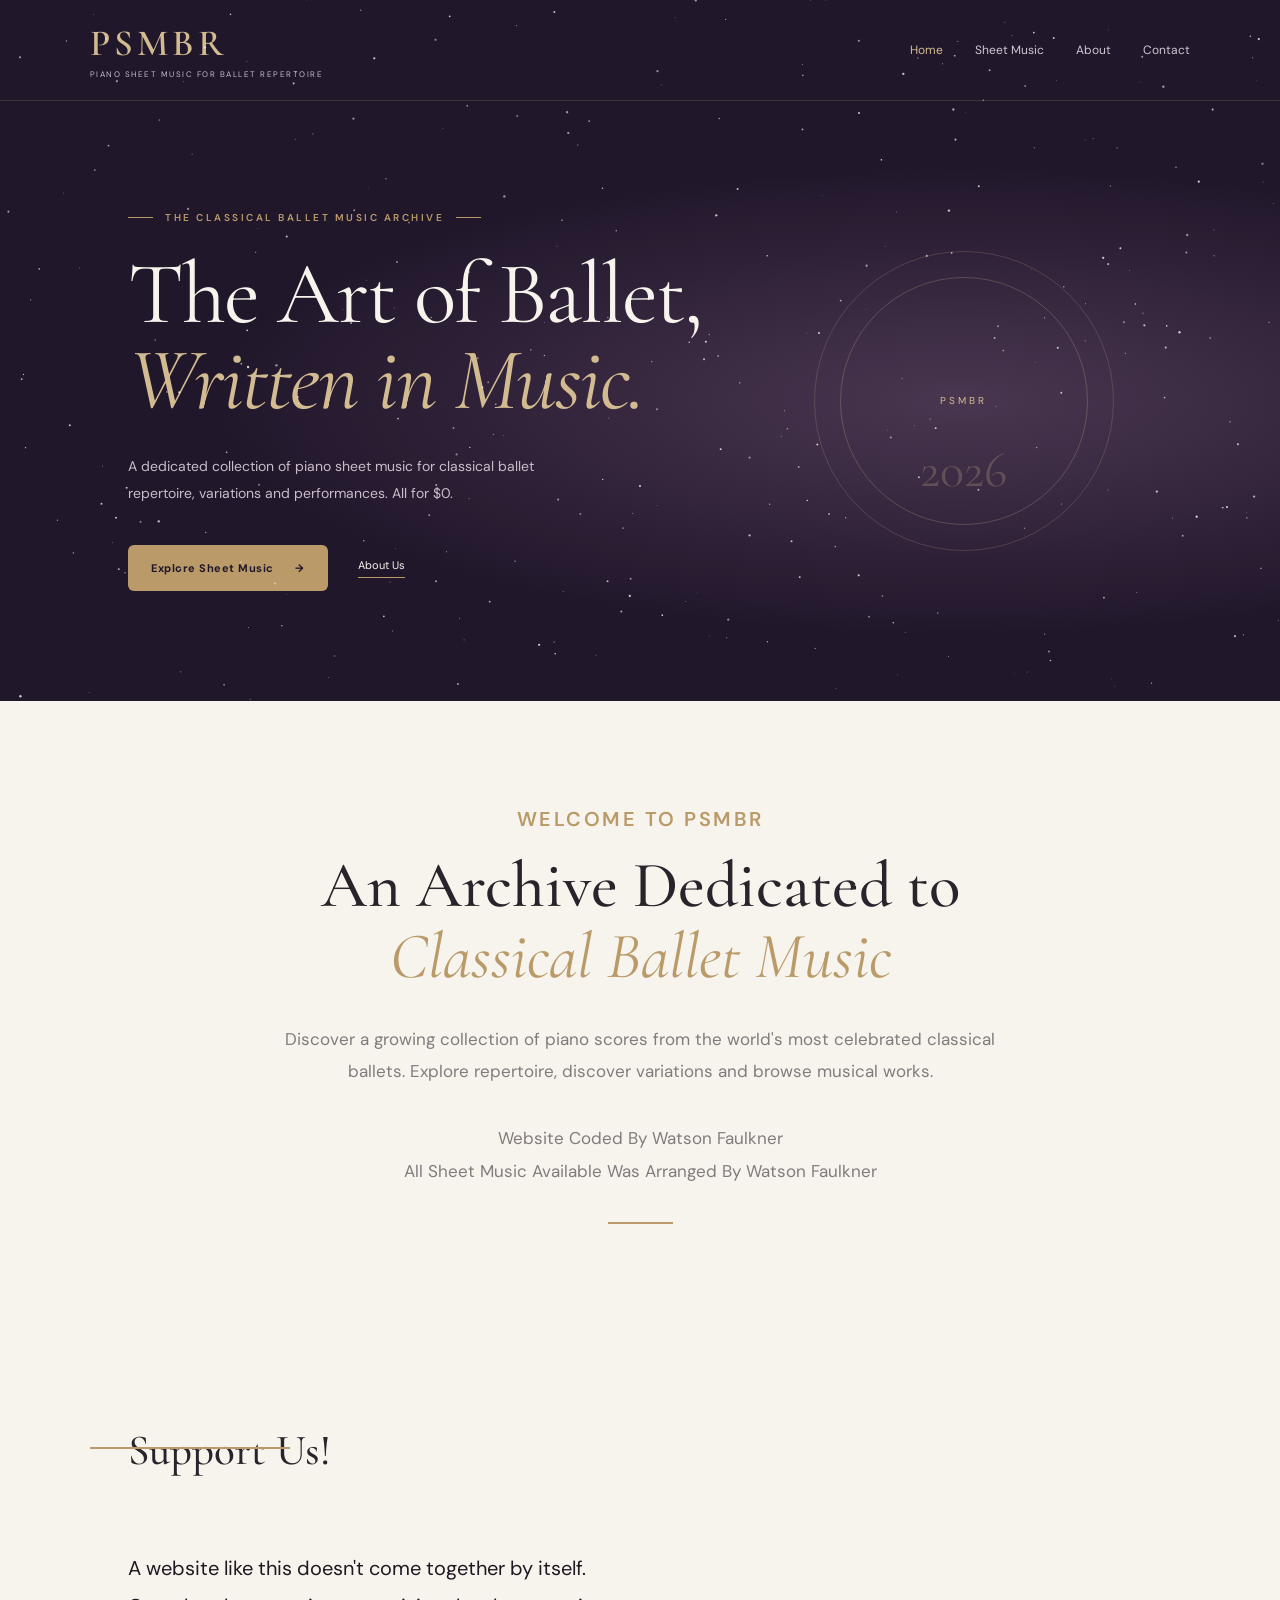
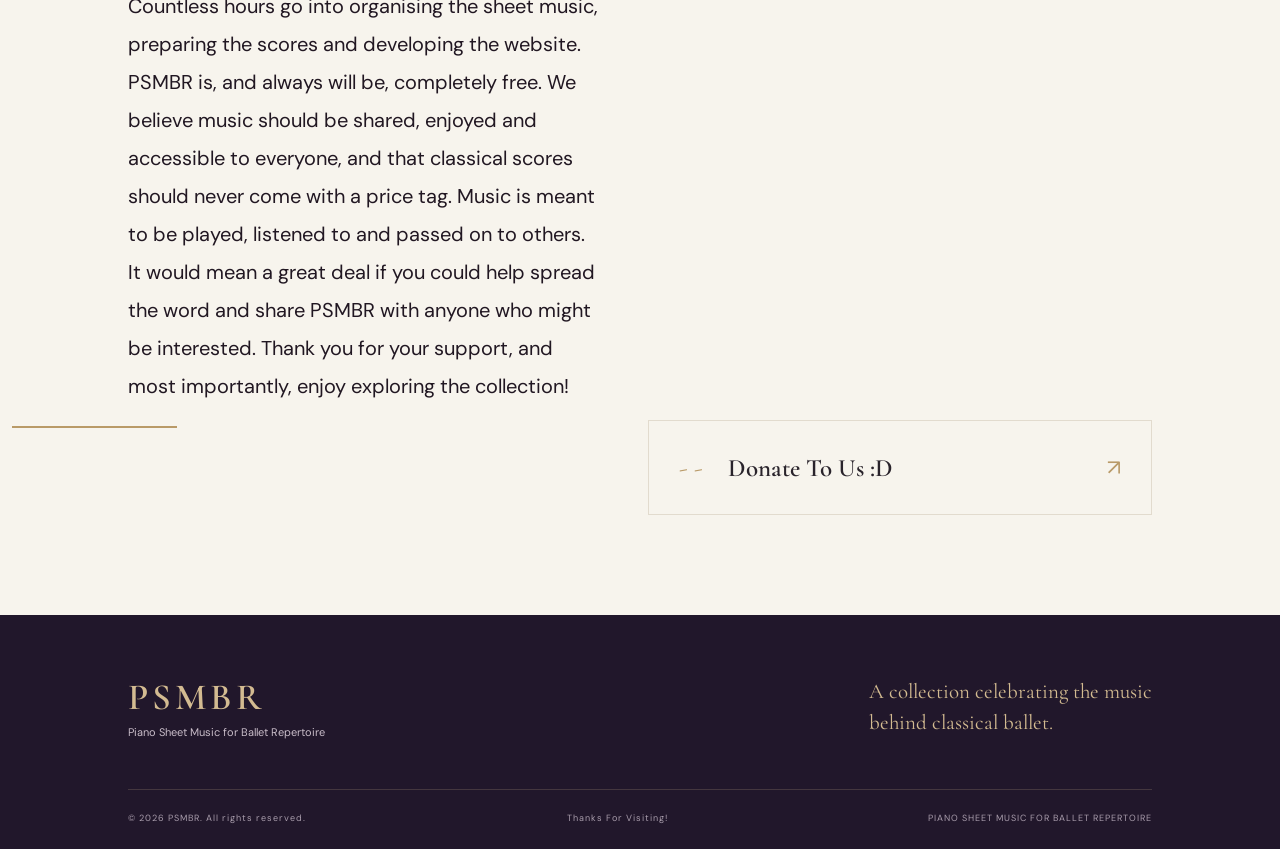
==== index.html @ f6f585b1 "Change Link" ====
<!DOCTYPE html>
<html lang="en">
<head>
    <meta charset="UTF-8">
    <meta name="viewport" content="width=device-width, initial-scale=1.0">

    <title>PSMBR | Piano Sheet Music for Ballet Repertoire</title>

    <link rel="stylesheet" href="style.css">

    <!-- Google Fonts -->
    <link rel="preconnect" href="https://fonts.googleapis.com">
    <link rel="preconnect" href="https://fonts.gstatic.com" crossorigin>
    <link href="https://fonts.googleapis.com/css2?family=Cormorant+Garamond:wght@400;500;600;700&family=DM+Sans:wght@400;500;600;700&display=swap" rel="stylesheet">

    <script src="js/script.js" defer></script>
</head>

<body>

    <!-- Navigation -->
    <header class="header">
        <div class="nav-container">

            <a href="#" class="logo">
                <span class="logo-main">PSMBR</span>
                <span class="logo-sub">PIANO SHEET MUSIC FOR BALLET REPERTOIRE</span>
            </a>

            <nav class="navigation">
                <a href="#" class="active">Home</a>
                <a href="https://psmbr.github.io/PSMBR-Library/">Sheet Music</a>
                <a href="#about">About</a>
                <a href="#contact">Contact</a>
            </nav>

        </div>
    </header>


    <!-- Hero Section -->
    <main>

        <section class="hero">

            <div class="hero-content">

                <div class="eyebrow">
                    <span></span>
                    THE CLASSICAL BALLET MUSIC ARCHIVE
                    <span></span>
                </div>

                <h1>
                    The Art of Ballet,<br>
                    <em>Written in Music.</em>
                </h1>

                <p class="hero-description">
                    A dedicated collection of piano sheet music
                    for classical ballet repertoire, variations
                    and performances. All for $0.
                </p>

                <div class="hero-actions">
                    <a href="#collection" class="button-primary">
                        Explore Sheet Music
                        <span>→</span>
                    </a>

                    <a href="#about" class="button-secondary">
                        About Us
                    </a>
                </div>

            </div>

            <div class="hero-decoration">
                <div class="decoration-circle"></div>
                <div class="decoration-text">PSMBR</div>
                <div class="decoration-number">2026</div>
            </div>

        </section>


        <!-- Introduction -->
        <section class="introduction" id="about">

            <div class="sectionTWO-label">WELCOME TO PSMBR</div>

            <h2>
                An Archive Dedicated to<br>
                <em>Classical Ballet Music</em>
            </h2>

            <p>
                Discover a growing collection of piano scores
                from the world's most celebrated classical ballets.
                Explore repertoire, discover variations and browse
                musical works.
            </p>

            <p>
                Website Coded By Watson Faulkner
                <br>
                All Sheet Music Available Was Arranged By Watson Faulkner
            </p>

            <div class="gold-divider"></div>

        </section>

    <!-- Support -->
        <section class="categories-section" id="categories">

            <h2>Support Us!</h2>

            <div class="category-grid">

                <p class="watson-description">
A website like this doesn't come together by itself. Countless hours go into organising the sheet music, preparing the scores and developing the website. PSMBR is, and always will be, completely free. We believe music should be shared, enjoyed and accessible to everyone, and that classical scores should never come with a price tag. Music is meant to be played, listened to and passed on to others. It would mean a great deal if you could help spread the word and share PSMBR with anyone who might be interested.
Thank you for your support, and most importantly, enjoy exploring the collection!
                </p>

                <div class="goldLONG-divider"></div>
                <div class="goldUNDER-divider"></div>

                <a href="#" class="category-card">
                    <span class="category-number">- -</span>
                    <div>
                        <h3>Donate To Us :D</h3>
                    </div>
                    <span class="category-arrow">↗</span>
                </a>

            </div>

        </section>

    </main>

    <!-- Footer -->
    <footer class="footer" id="contact">

        <div class="footer-top">

            <div class="footer-brand">
                <span class="logo-main">PSMBR</span>
                <p>Piano Sheet Music for Ballet Repertoire</p>
            </div>

            <div class="footer-note">
                A collection celebrating the music<br>
                behind classical ballet.
            </div>

        </div>

        <div class="footer-bottom">
            <span>© 2026 PSMBR. All rights reserved.</span>
            <span>Thanks For Visiting!</span>
            <span>PIANO SHEET MUSIC FOR BALLET REPERTOIRE</span>
        </div>

    </footer>

    <script src="SnowScript.js"></script>

</body>
</html>
---- style.css ----
/* ========================================
   PSMBR - GLOBAL STYLES
======================================== */

:root {
    --plum: #21172b;
    --plum-light: #33243f;
    --plum-soft: #493650;

    --gold: #b99a68;
    --gold-light: #d3bb91;

    --ivory: #f7f4ed;
    --ivory-dark: #eee9df;

    --text-dark: #29232b;
    --text-muted: #827a7d;

    --heading-font: 'Cormorant Garamond', serif;
    --body-font: 'DM Sans', sans-serif;
}

* {
    margin: 0;
    padding: 0;
    box-sizing: border-box;
}

html {
    scroll-behavior: smooth;
}

body {
    background: var(--ivory);
    color: var(--text-dark);
    font-family: var(--body-font);
    -webkit-font-smoothing: antialiased;
}

a {
    color: inherit;
    text-decoration: none;
}

button {
    font-family: inherit;
}


/* ========================================
   NAVIGATION
======================================== */

.header {
    background: var(--plum);
    color: var(--ivory);
    border-bottom: 1px solid rgba(185, 154, 104, 0.2);
}

.nav-container {
    max-width: 1440px;
    min-height: 100px;
    margin: auto;
    padding: 20px 7%;
    display: flex;
    align-items: center;
    justify-content: space-between;
    gap: 30px;
}

.logo {
    display: flex;
    flex-direction: column;
    gap: 3px;
    flex-shrink: 0;
}

.logo-main {
    font-family: var(--heading-font);
    font-size: 37px;
    font-weight: 600;
    letter-spacing: 4px;
    color: var(--gold-light);
}

.logo-sub {
    font-size: 8px;
    letter-spacing: 1.5px;
    color: #c9bdc9;
}

.navigation {
    display: flex;
    align-items: center;
    gap: 32px;
}

.navigation a {
    font-size: 12px;
    color: #d0c7d2;
    transition: color 0.2s;
}

.navigation a:hover,
.navigation a.active {
    color: var(--gold-light);
}


/* ========================================
   HERO SECTION
======================================== */

.hero {
    min-height: 580px;
    background:
        radial-gradient(
            ellipse at 75% 50%,
            #493650 0%,
            transparent 55%
        ),
        var(--plum);

    color: var(--ivory);
    padding: 110px 10%;
    position: relative;
    overflow: hidden;
    display: flex;
    align-items: center;
}

.hero-content {
    max-width: 690px;
    position: relative;
    z-index: 2;
}

.eyebrow,
.section-label {
    font-size: 10px;
    letter-spacing: 2.5px;
    font-weight: 600;
    color: var(--gold);
}

.sectionTWO-label {
    font-size: 20px;
    letter-spacing: 2.5px;
    font-weight: 600;
    color: var(--gold);
}

.eyebrow {
    display: flex;
    align-items: center;
    gap: 12px;
    margin-bottom: 27px;
}

.eyebrow span {
    height: 1px;
    width: 25px;
    background: var(--gold);
}

.hero h1 {
    font-family: var(--heading-font);
    font-size: clamp(55px, 7vw, 88px);
    line-height: 0.98;
    font-weight: 400;
    letter-spacing: -2px;
}

.hero h1 em {
    color: var(--gold-light);
    font-weight: 400;
}

.hero-description {
    max-width: 470px;
    margin-top: 30px;
    color: #c9bdc9;
    font-size: 14px;
    line-height: 1.9;
}

.watson-description {
    max-width: 470px;
    margin-top: 30px;
    color: #211722;
    font-size: 20px;
    line-height: 1.9;
}

.hero-actions {
    display: flex;
    align-items: center;
    gap: 30px;
    margin-top: 38px;
}

.button-primary {
    background: var(--gold);
    color: var(--plum);
    padding: 16px 23px;
    font-size: 11px;
    font-weight: 700;
    letter-spacing: 0.5px;
    transition: background 0.2s;
    border-radius: 6px;
}

.button-primary:hover {
    background: var(--gold-light);
}

.button-primary span {
    margin-left: 18px;
}

.button-secondary {
    font-size: 11px;
    color: var(--ivory);
    border-bottom: 1px solid var(--gold);
    padding-bottom: 5px;
}

.hero-decoration {
    position: absolute;
    right: 13%;
    top: 50%;
    transform: translateY(-50%);
    width: 300px;
    height: 300px;
    border: 1px solid rgba(211, 187, 145, 0.2);
    border-radius: 50%;
    display: flex;
    align-items: center;
    justify-content: center;
}

.decoration-circle {
    position: absolute;
    inset: 25px;
    border: 1px solid rgba(211, 187, 145, 0.25);
    border-radius: 50%;
}

.decoration-text {
    color: var(--gold-light);
    font-size: 10px;
    letter-spacing: 3px;
}

.decoration-number {
    position: absolute;
    bottom: 50px;
    font-family: var(--heading-font);
    font-size: 50px;
    color: rgba(211, 187, 145, 0.25);
}


/* ========================================
   INTRODUCTION
======================================== */

.introduction {
    text-align: center;
    padding: 105px 20px 85px;
    max-width: 950px;
    margin: auto;
}

.introduction h2,
.section-heading h2,
.categories-section h2 {
    font-family: var(--heading-font);
    font-size: 65px;
    font-weight: 500;
    line-height: 1.1;
    margin-top: 18px;
}

.introduction h2 em {
    color: var(--gold);
    font-weight: 400;
}

.introduction p {
    max-width: 750px;
    margin: 30px auto 35px;
    color: var(--text-muted);
    font-size: 17px;
    line-height: 1.9;
}

.gold-divider {
    width: 65px;
    height: 2px;
    background: var(--gold);
    margin: auto;
}

.goldLONG-divider {
    width: 165px;
    height: 2px;
    background: var(--gold);
    margin: auto;
}

.goldUNDER-divider {
    width: 200px;
    height: 2px;
    background: var(--gold);
    margin: auto;
}


/* ========================================
   SHEET MUSIC COLLECTION
======================================== */

.collection-section {
    background: var(--ivory-dark);
    padding: 85px 10% 100px;
}

.section-heading {
    display: flex;
    justify-content: space-between;
    align-items: end;
    margin-bottom: 40px;
}

.section-heading h2,
.categories-section h2 {
    font-size: 43px;
}

.text-link {
    color: var(--plum);
    font-size: 11px;
    border-bottom: 1px solid var(--gold);
    padding-bottom: 6px;
}

.collection-grid {
    display: grid;
    grid-template-columns: repeat(3, 1fr);
    gap: 25px;
}

.music-card {
    background: var(--ivory);
    transition: transform 0.25s;
}

.music-card:hover {
    transform: translateY(-5px);
}

.card-image {
    height: 250px;
    display: flex;
    align-items: center;
    justify-content: center;
    position: relative;
    overflow: hidden;
}

.placeholder-one {
    background: linear-gradient(135deg, #493650, #251a30);
}

.placeholder-two {
    background: linear-gradient(135deg, #74604c, #33243f);
}

.placeholder-three {
    background: linear-gradient(135deg, #a58c76, #493650);
}

.card-image span {
    font-family: var(--heading-font);
    font-size: 90px;
    color: rgba(255, 255, 255, 0.16);
}

.card-content {
    padding: 25px;
}

.card-category {
    color: var(--gold);
    font-size: 9px;
    letter-spacing: 1.5px;
    font-weight: 700;
}

.card-content h3 {
    font-family: var(--heading-font);
    font-size: 26px;
    font-weight: 600;
    margin-top: 9px;
}

.card-content p {
    color: var(--text-muted);
    font-size: 11px;
    margin-top: 8px;
}


/* ========================================
   CATEGORIES
======================================== */

.categories-section {
    padding: 100px 10%;
}

.categories-section h2 {
    margin-bottom: 45px;
}

.category-grid {
    display: grid;
    grid-template-columns: repeat(2, 1fr);
    gap: 15px;
}

.category-card {
    display: flex;
    align-items: center;
    gap: 25px;
    padding: 30px;
    border: 1px solid #e2dbce;
    transition: all 0.25s;
}

.category-card:hover {
    background: var(--plum);
    color: var(--ivory);
    border-color: var(--plum);
}

.category-number {
    font-family: var(--heading-font);
    font-size: 27px;
    color: var(--gold);
}

.category-card h3 {
    font-family: var(--heading-font);
    font-size: 25px;
    font-weight: 600;
}

.category-card p {
    font-size: 11px;
    color: var(--text-muted);
    margin-top: 5px;
}

.category-card:hover p {
    color: #c9bdc9;
}

.category-arrow {
    margin-left: auto;
    font-size: 22px;
    color: var(--gold);
}


/* ========================================
   FOOTER
======================================== */

.footer {
    background: var(--plum);
    color: var(--ivory);
    padding: 60px 10% 25px;
}

.footer-top {
    display: flex;
    justify-content: space-between;
    align-items: center;
    padding-bottom: 50px;
}

.footer-brand p {
    color: #c9bdc9;
    font-size: 11px;
    margin-top: 5px;
}

.footer-note {
    font-family: var(--heading-font);
    font-size: 21px;
    color: var(--gold-light);
    line-height: 1.5;
}

.footer-bottom {
    border-top: 1px solid rgba(211, 187, 145, 0.2);
    padding-top: 22px;
    display: flex;
    justify-content: space-between;
    color: #a99dac;
    font-size: 9px;
    letter-spacing: 1px;
}


/* ========================================
   RESPONSIVE DESIGN
======================================== */

@media (max-width: 1000px) {

    .nav-container {
        padding: 20px 5%;
        flex-wrap: wrap;
    }

    .navigation {
        gap: 18px;
    }

    .hero-decoration {
        right: 5%;
        opacity: 0.5;
    }

    .collection-section,
    .categories-section {
        padding-left: 6%;
        padding-right: 6%;
    }

}

@media (max-width: 700px) {

    .nav-container {
        justify-content: center;
        text-align: center;
        gap: 15px;
    }

    .logo {
        align-items: center;
        width: 100%;
    }

    .navigation {
        width: 100%;
        justify-content: center;
        flex-wrap: wrap;
        gap: 15px 22px;
    }

    .search-button {
        display: none;
    }

    .hero {
        min-height: 520px;
        padding: 85px 7%;
    }

    .hero-decoration {
        width: 190px;
        height: 190px;
        right: -60px;
        opacity: 0.2;
    }

    .hero h1 {
        font-size: 58px;
    }

    .hero-actions {
        flex-wrap: wrap;
        gap: 20px;
    }

    .introduction {
        padding: 75px 7%;
    }

    .introduction h2 {
        font-size: 39px;
    }

    .section-heading {
        align-items: start;
        flex-direction: column;
        gap: 20px;
    }

    .section-heading h2,
    .categories-section h2 {
        font-size: 37px;
    }

    .collection-grid {
        grid-template-columns: 1fr;
    }

    .card-image {
        height: 220px;
    }

    .category-grid {
        grid-template-columns: 1fr;
    }

    .category-card {
        padding: 22px;
        gap: 15px;
    }

    .footer-top,
    .footer-bottom {
        flex-direction: column;
        align-items: flex-start;
        gap: 25px;
    }

    .footer-bottom {
        line-height: 1.8;
    }

}

/* Desktop positioning */
@media (min-width: 769px) {
    .goldLONG-divider {
        transform: translate(-805px, 265px);
    }
}

/* Desktop positioning */
@media (min-width: 769px) {
    .goldUNDER-divider {
        transform: translate(-190px, -620px);
    }
}
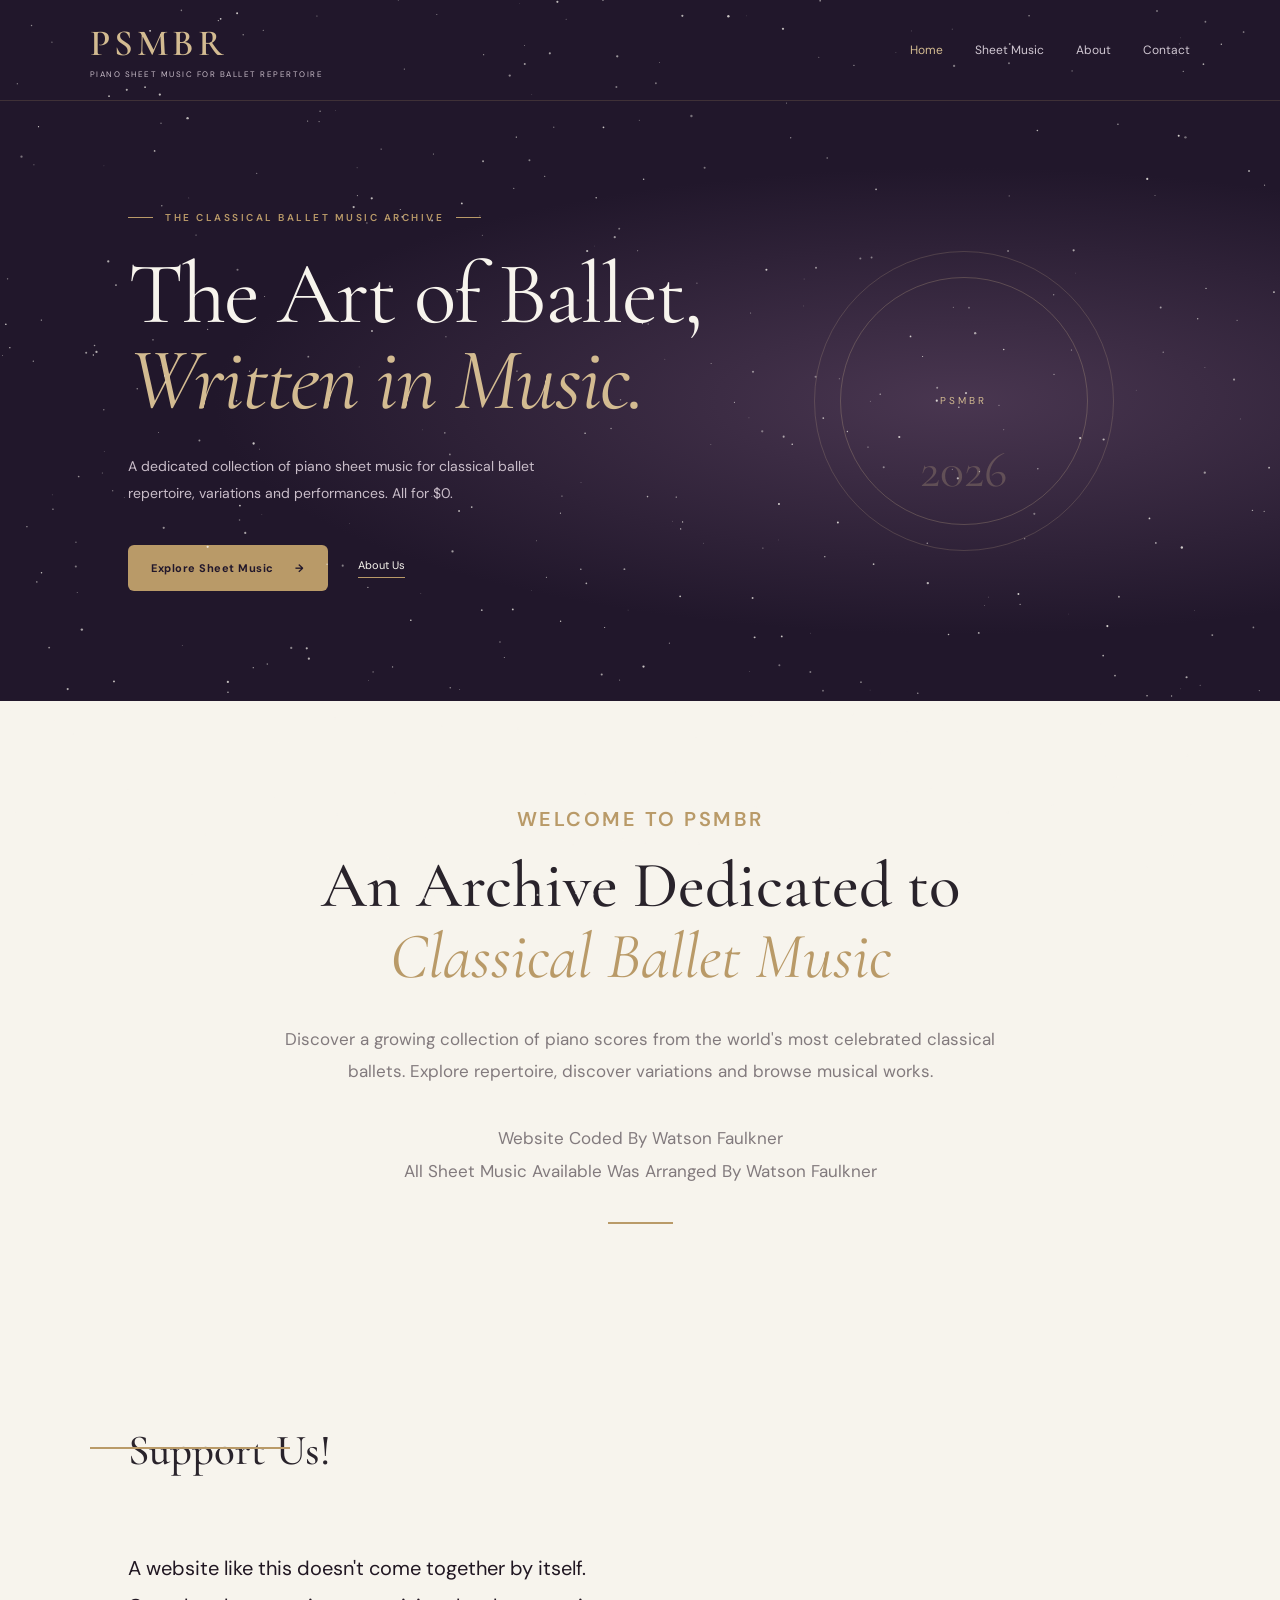
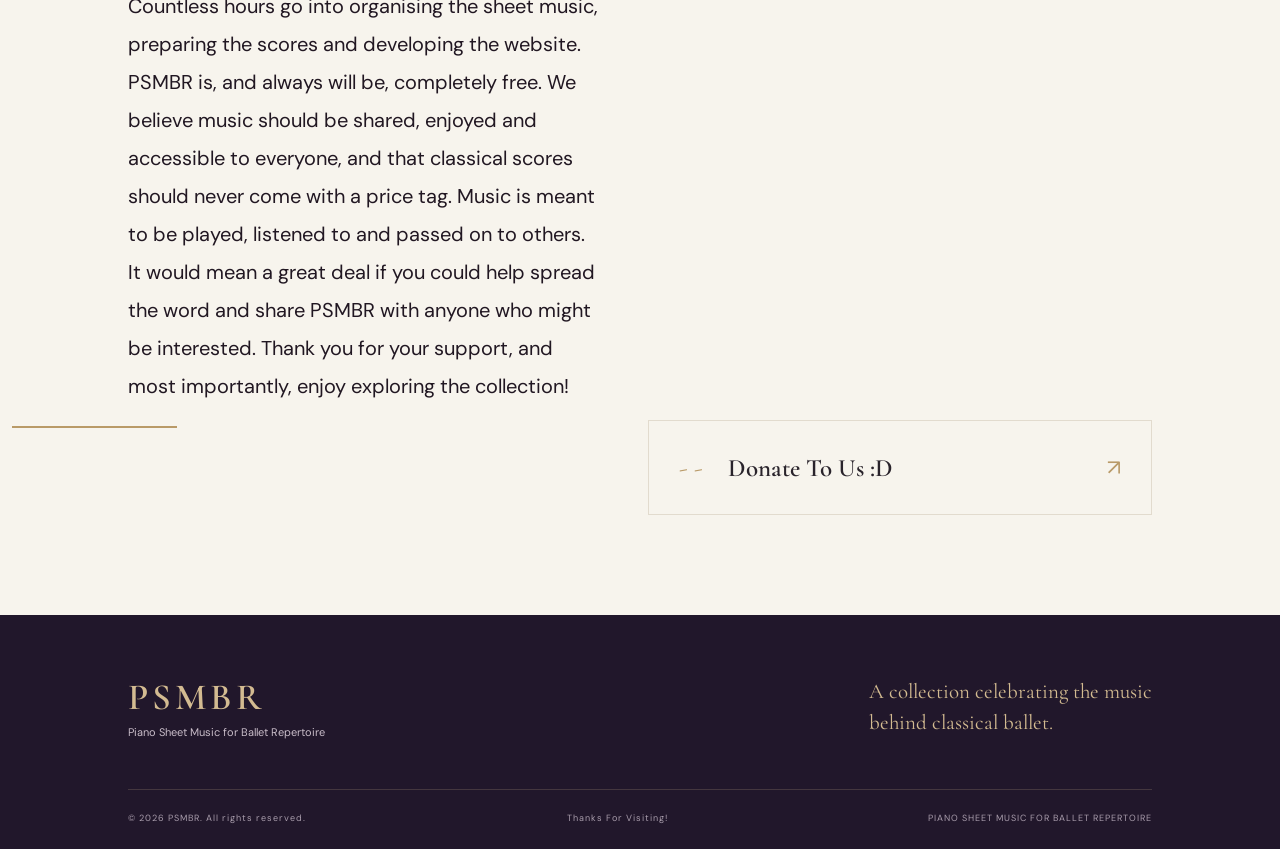
==== commit 871650e7: "Update index.html" ====
--- a/index.html
+++ b/index.html
@@ -14,7 +14,7 @@
     <link rel="preconnect" href="https://fonts.gstatic.com" crossorigin>
     <link href="https://fonts.googleapis.com/css2?family=Cormorant+Garamond:wght@400;500;600;700&family=DM+Sans:wght@400;500;600;700&display=swap" rel="stylesheet">
 
-    <script src="js/script.js" defer></script>
+    <script src="script.js" defer></script>
 </head>
 
 <body>
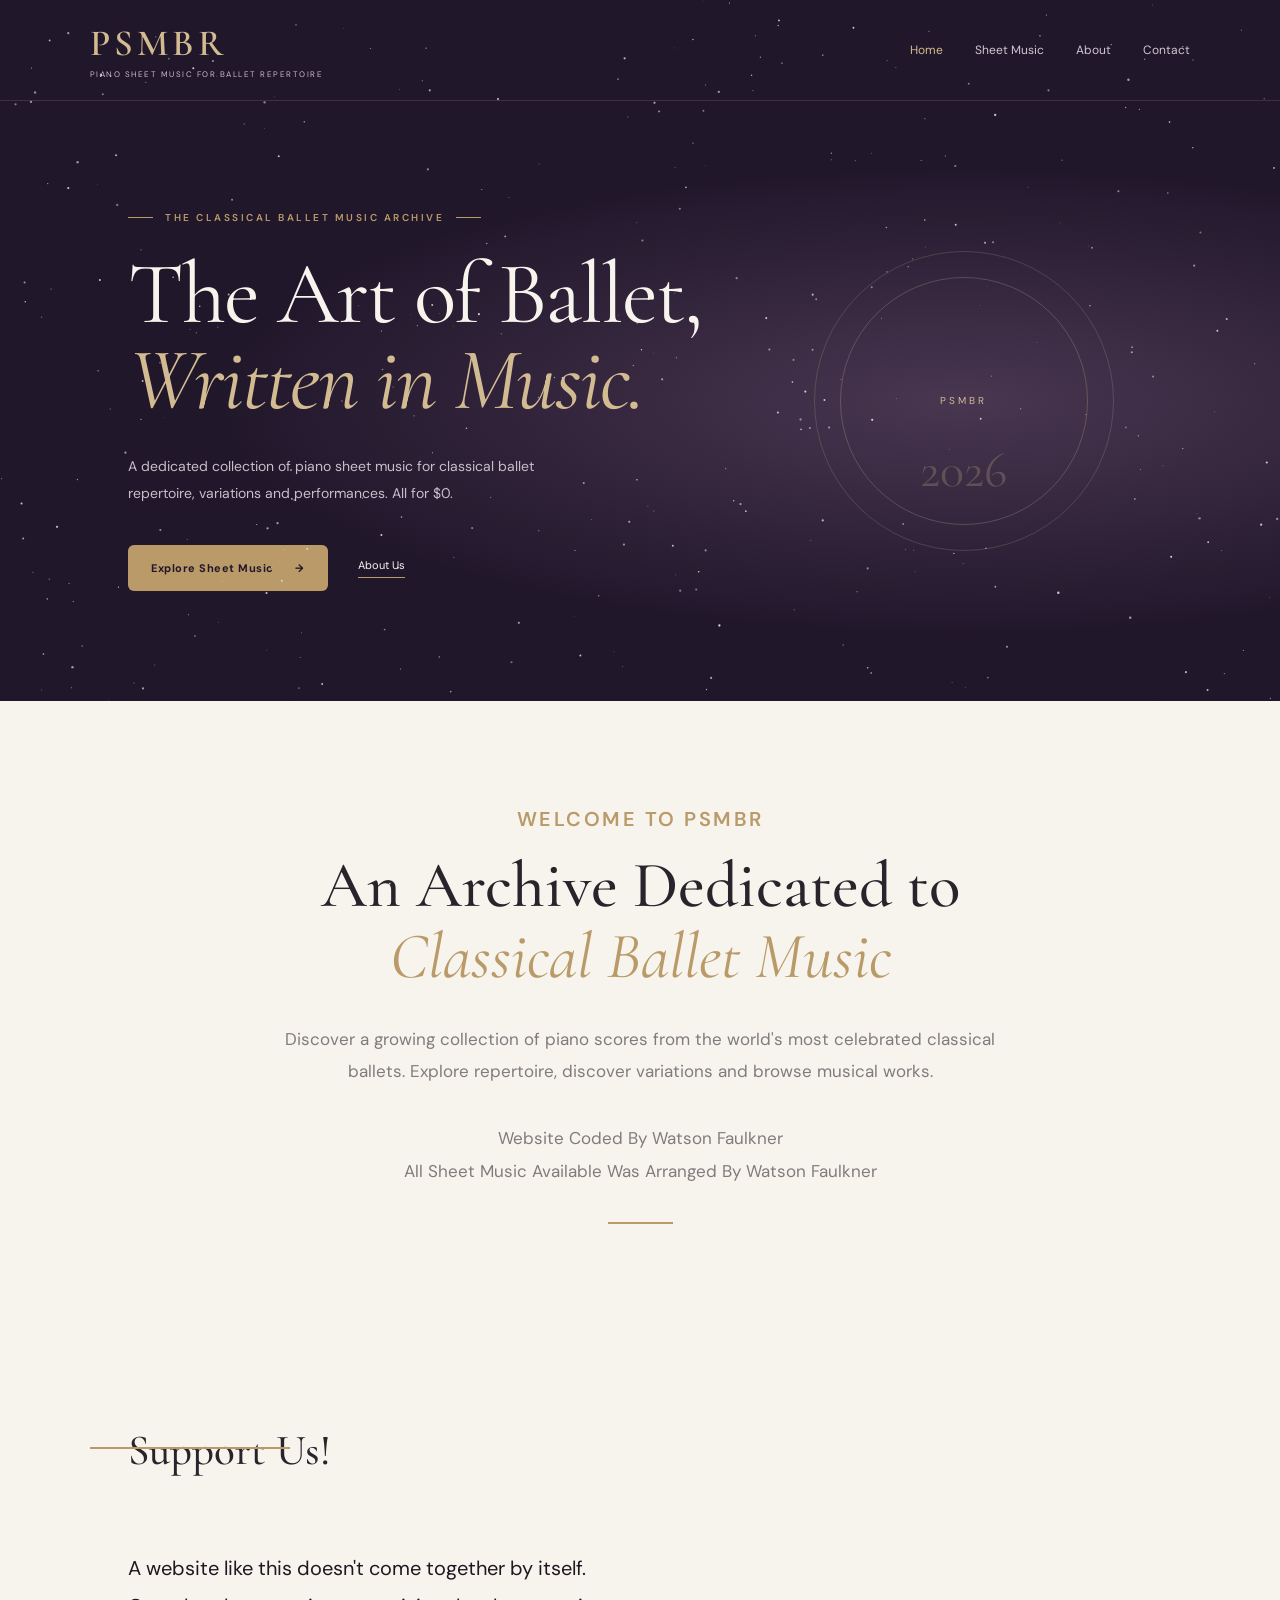
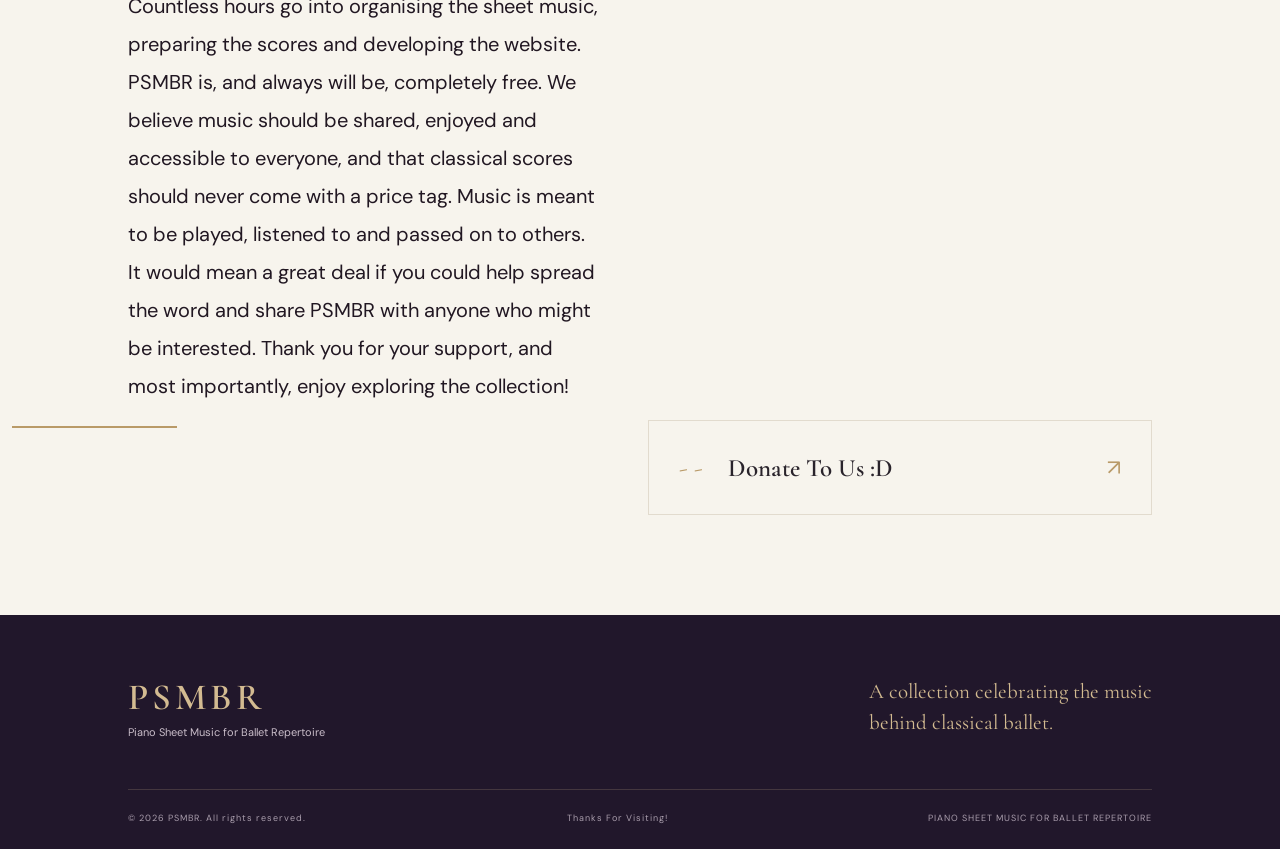
==== commit 5c99973a: "Update link for Explore Sheet Music button" ====
--- a/index.html
+++ b/index.html
@@ -64,7 +64,7 @@
                 </p>
 
                 <div class="hero-actions">
-                    <a href="#collection" class="button-primary">
+                    <a href="https://psmbr.github.io/PSMBR-Library/" class="button-primary">
                         Explore Sheet Music
                         <span>→</span>
                     </a>
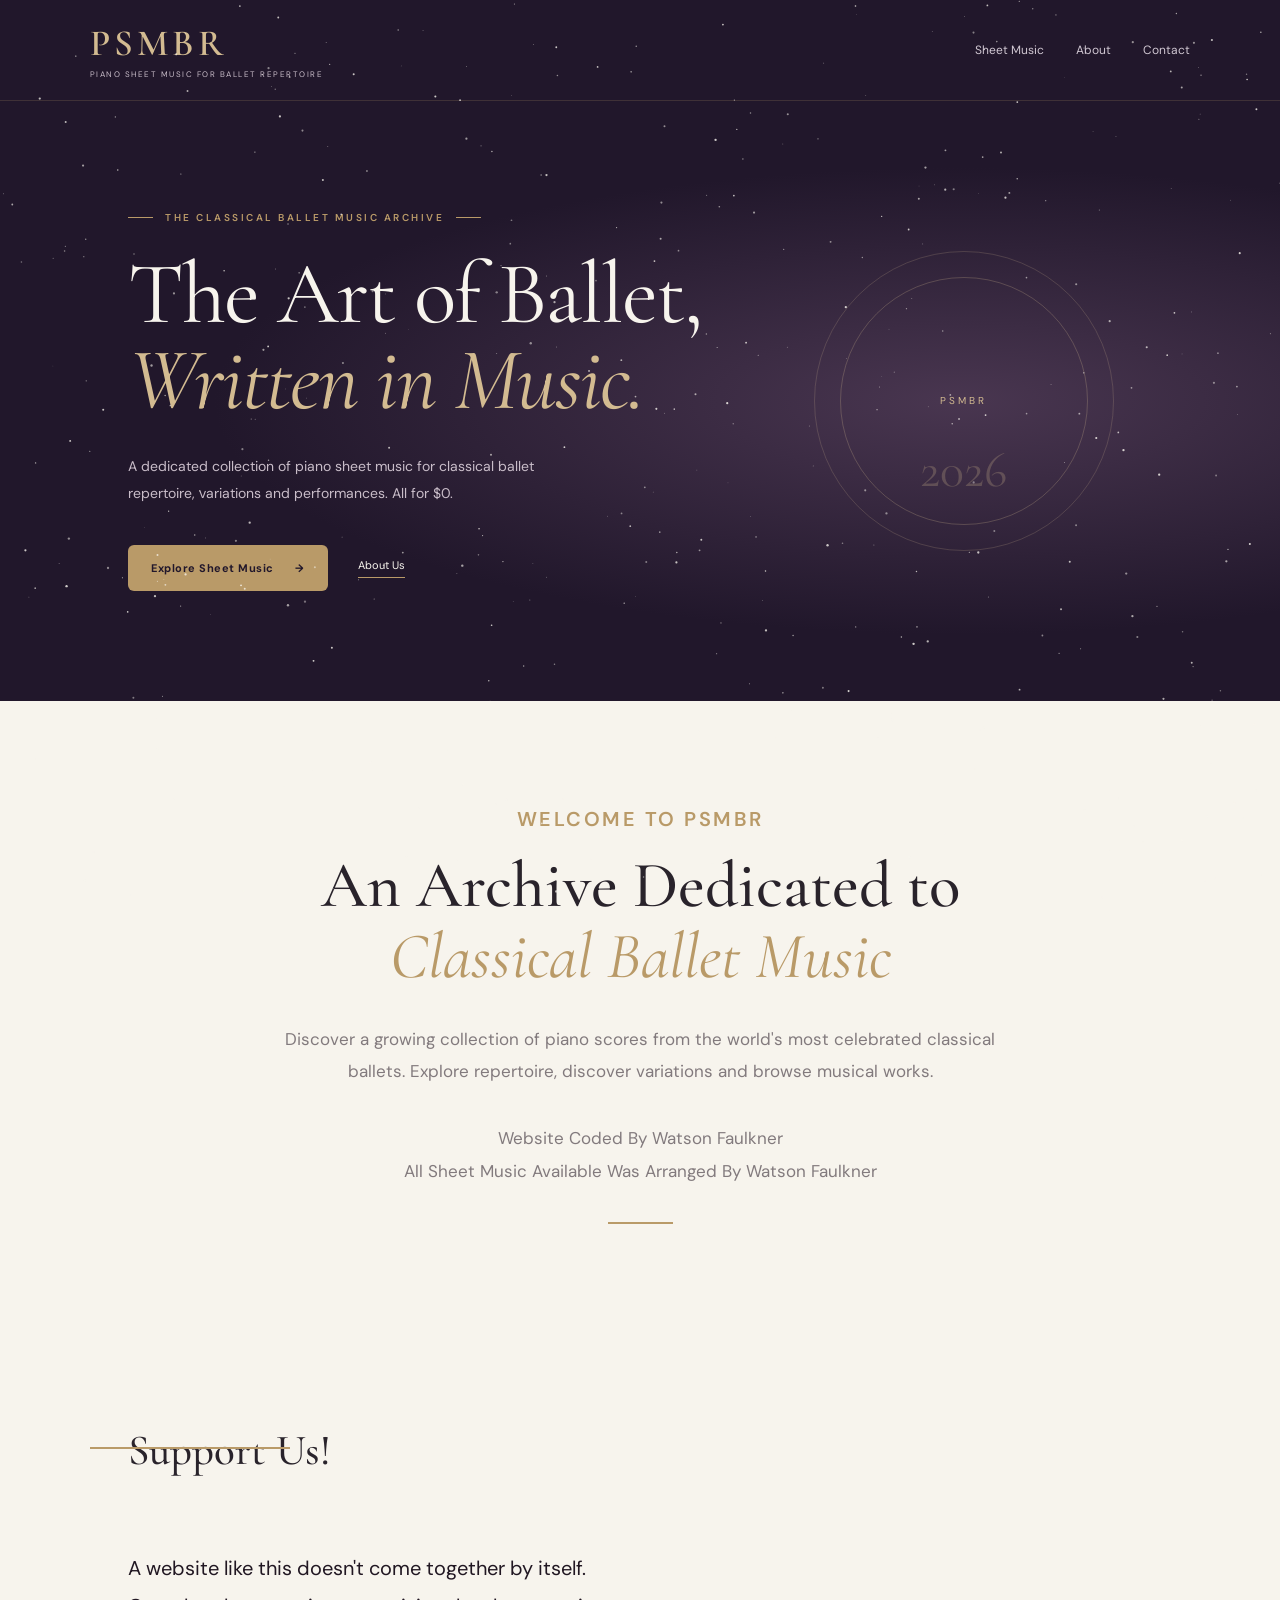
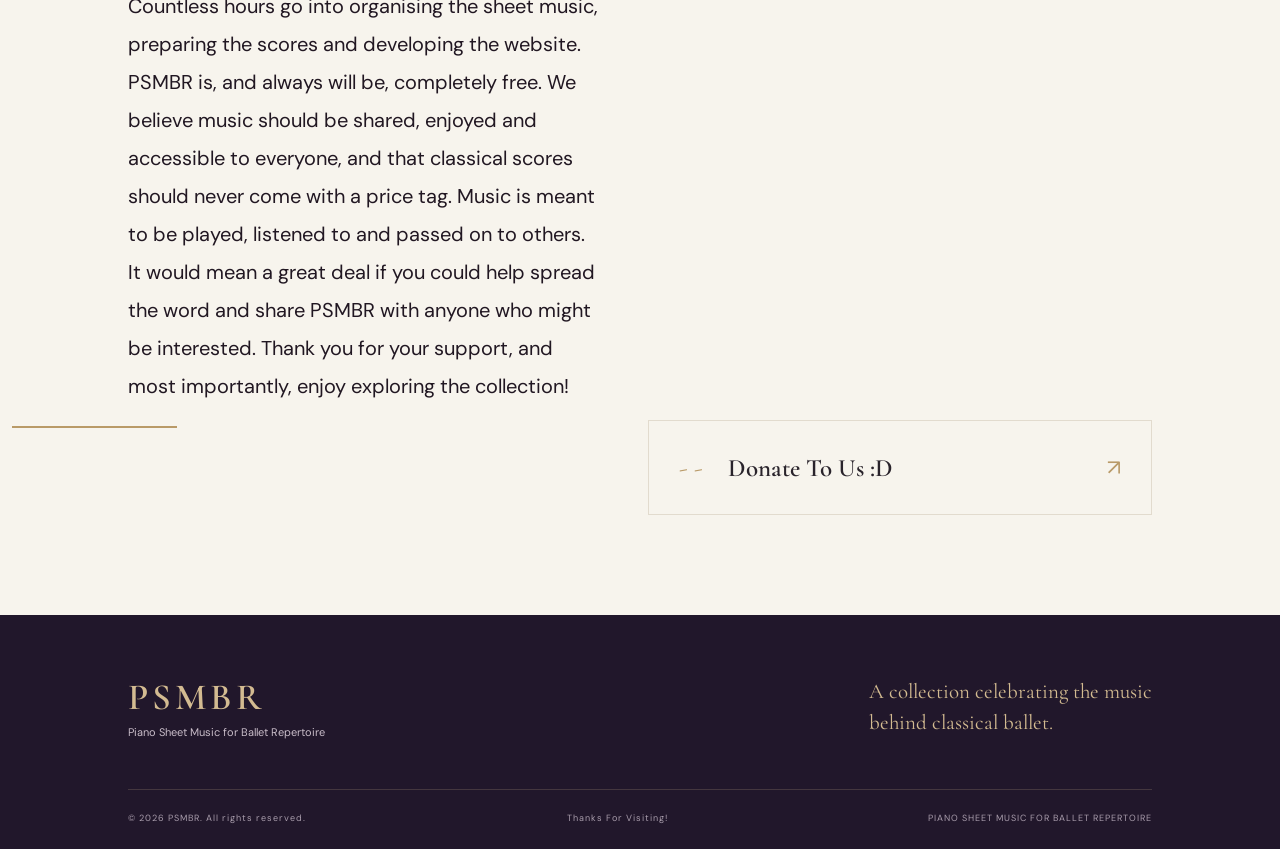
==== commit aa2c8ed0: "Update index.html" ====
--- a/index.html
+++ b/index.html
@@ -29,7 +29,6 @@
             </a>
 
             <nav class="navigation">
-                <a href="#" class="active">Home</a>
                 <a href="https://psmbr.github.io/PSMBR-Library/">Sheet Music</a>
                 <a href="#about">About</a>
                 <a href="#contact">Contact</a>
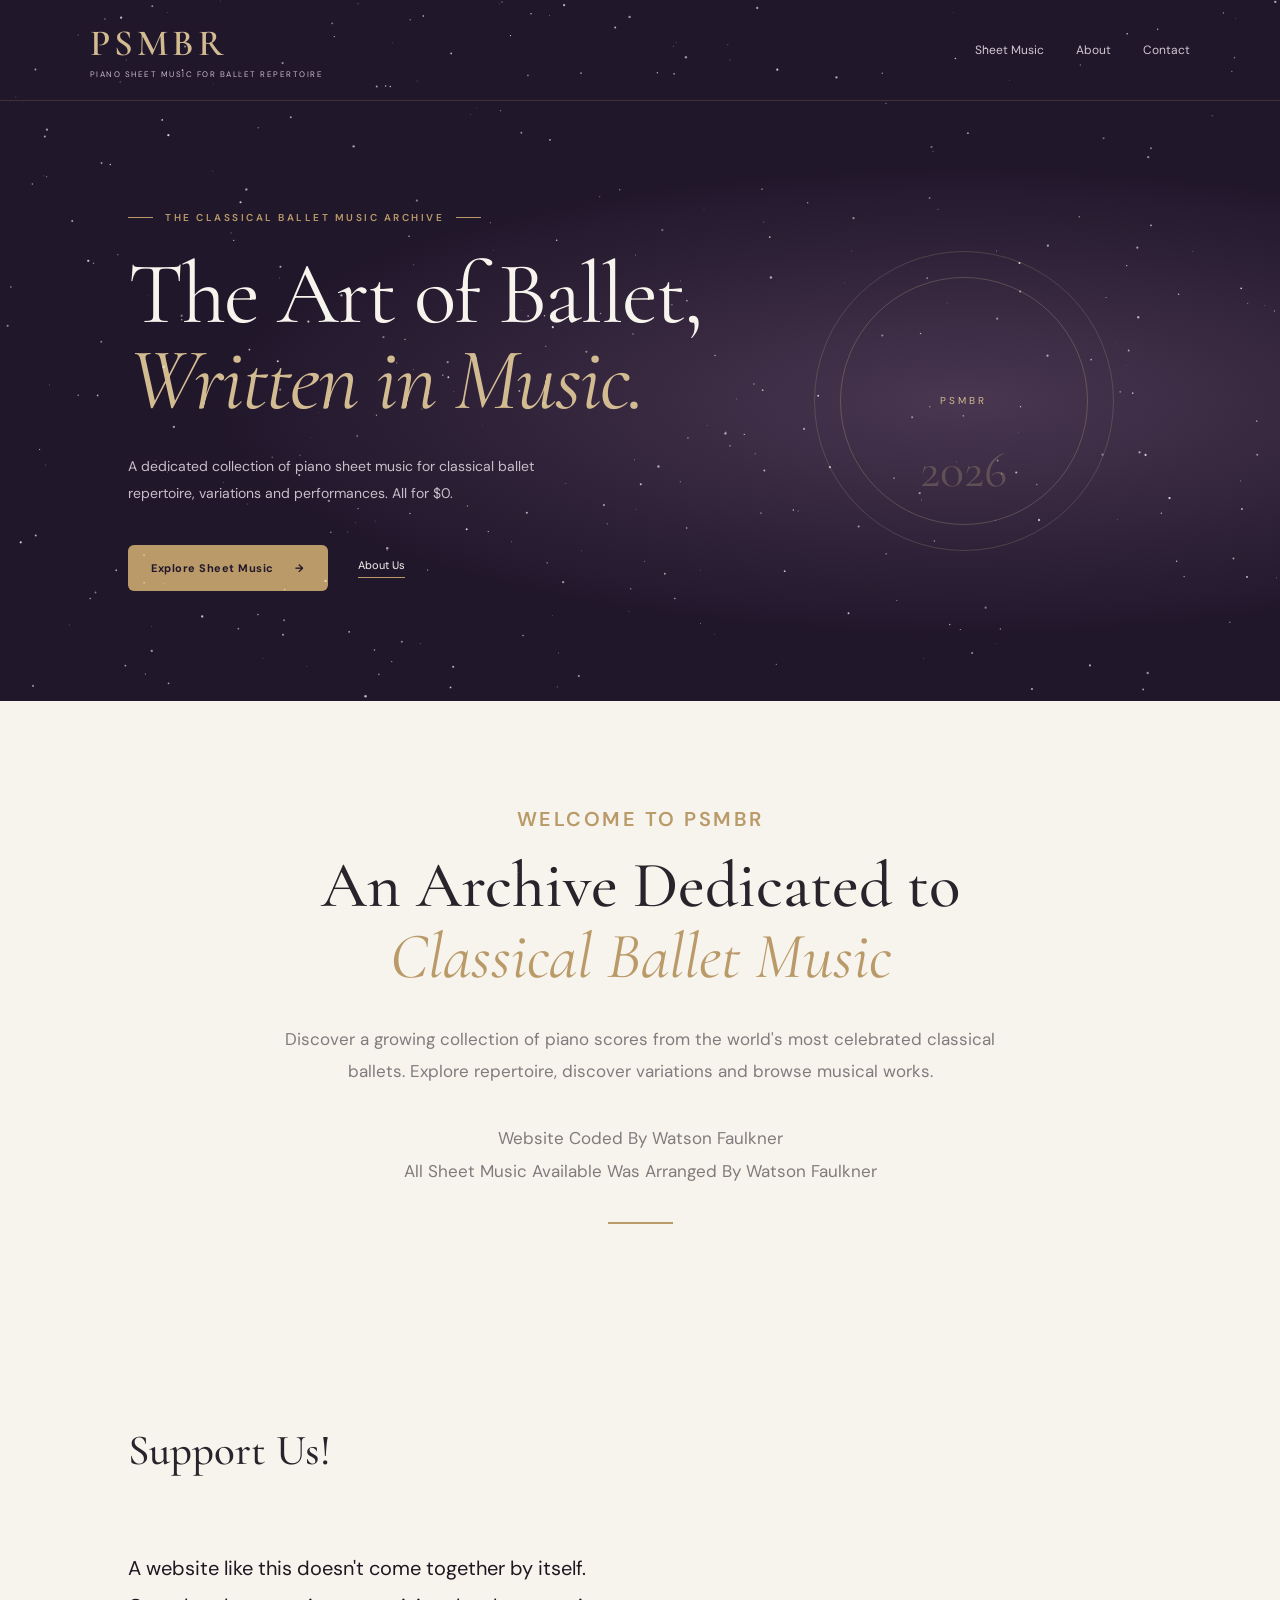
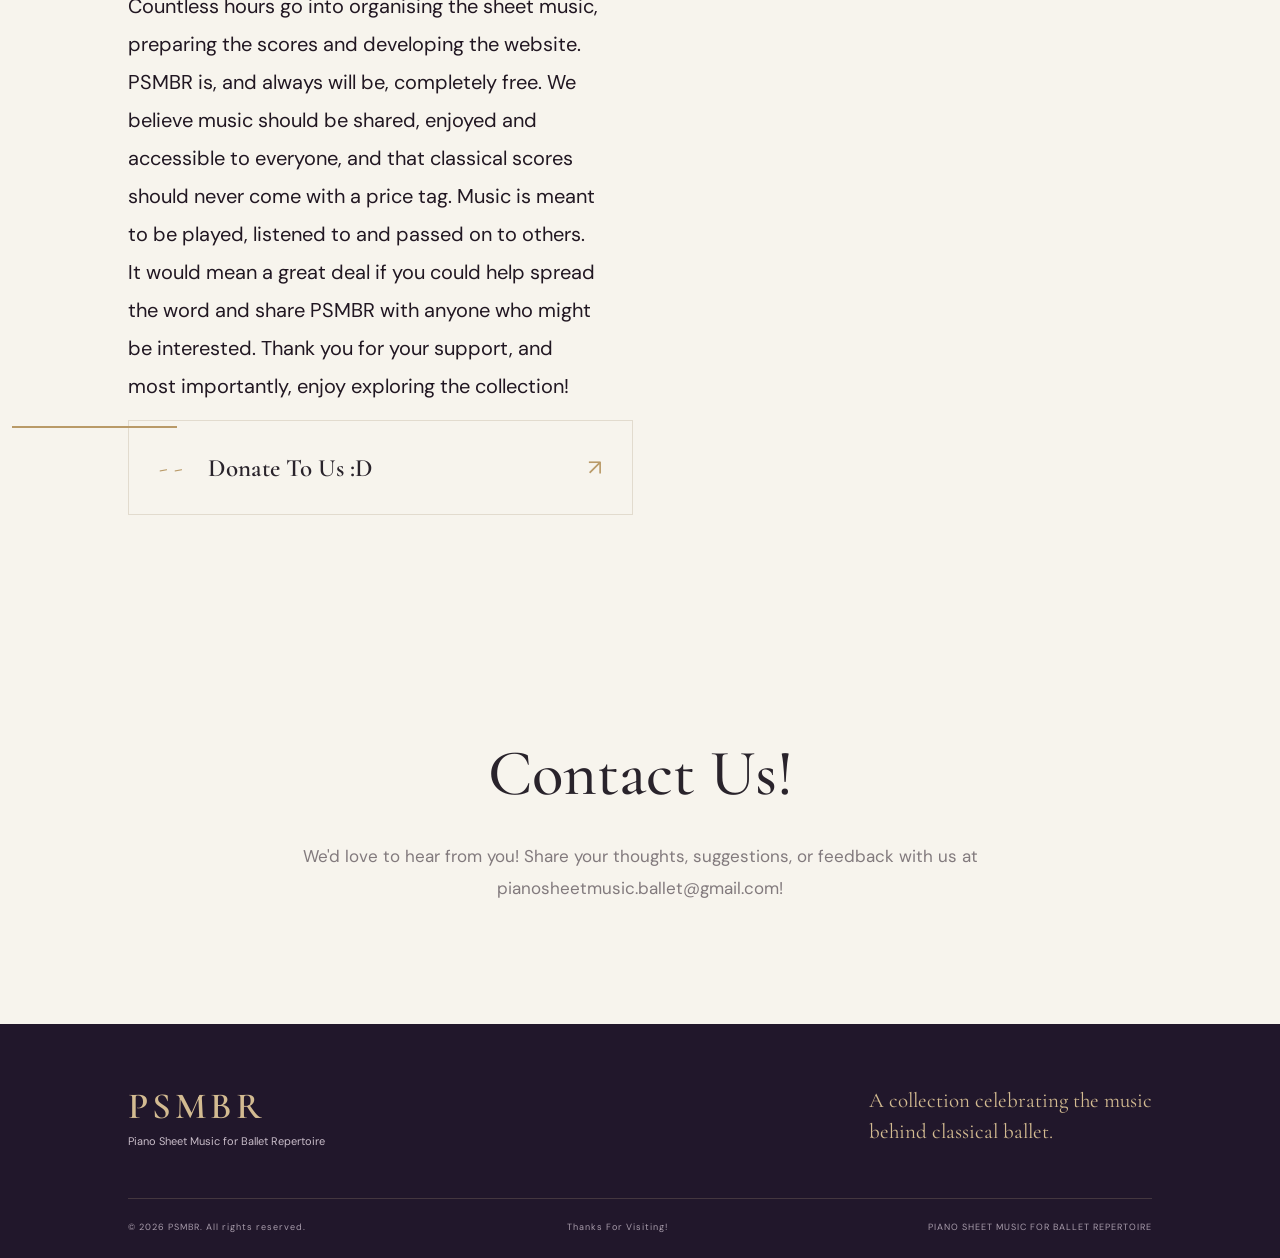
==== commit 8fd70a95: "Add Contact Us section to index.html Added a 'Contact Us' section with a header and description." ====
--- a/index.html
+++ b/index.html
@@ -1,4 +1,3 @@
-
 <!DOCTYPE html>
 <html lang="en">
 <head>
@@ -124,7 +123,6 @@
                 </p>
 
                 <div class="goldLONG-divider"></div>
-                <div class="goldUNDER-divider"></div>
 
                 <a href="#" class="category-card">
                     <span class="category-number">- -</span>
@@ -139,6 +137,19 @@
         </section>
 
     </main>
+    
+<!-- Contact Us -->
+<section class="introduction" id="categorie">
+
+    <h2>Contact Us!</h2>
+
+    <p class="watson-description">
+        We'd love to hear from you! Share your thoughts, suggestions, or feedback with us at pianosheetmusic.ballet@gmail.com!
+    </p>
+
+</section>
+
+</section>
 
     <!-- Footer -->
     <footer class="footer" id="contact">
--- a/style.css
+++ b/style.css
@@ -652,3 +652,41 @@
     }
 }
 
+/* =========================================
+   PAGE TRANSITION
+========================================= */
+
+body {
+    opacity: 1;
+    transition: opacity 0.4s ease;
+}
+
+body.page-leaving {
+    opacity: 0;
+}
+
+/* Respect reduced motion preferences */
+
+@media (prefers-reduced-motion: reduce) {
+    body {
+        transition: none;
+    }
+}
+
+/* =========================================
+   PAGE FADE IN
+========================================= */
+
+@keyframes pageFadeIn {
+    from {
+        opacity: 0;
+    }
+
+    to {
+        opacity: 1;
+    }
+}
+
+body {
+    animation: pageFadeIn 0.5s ease-in-out both;
+}
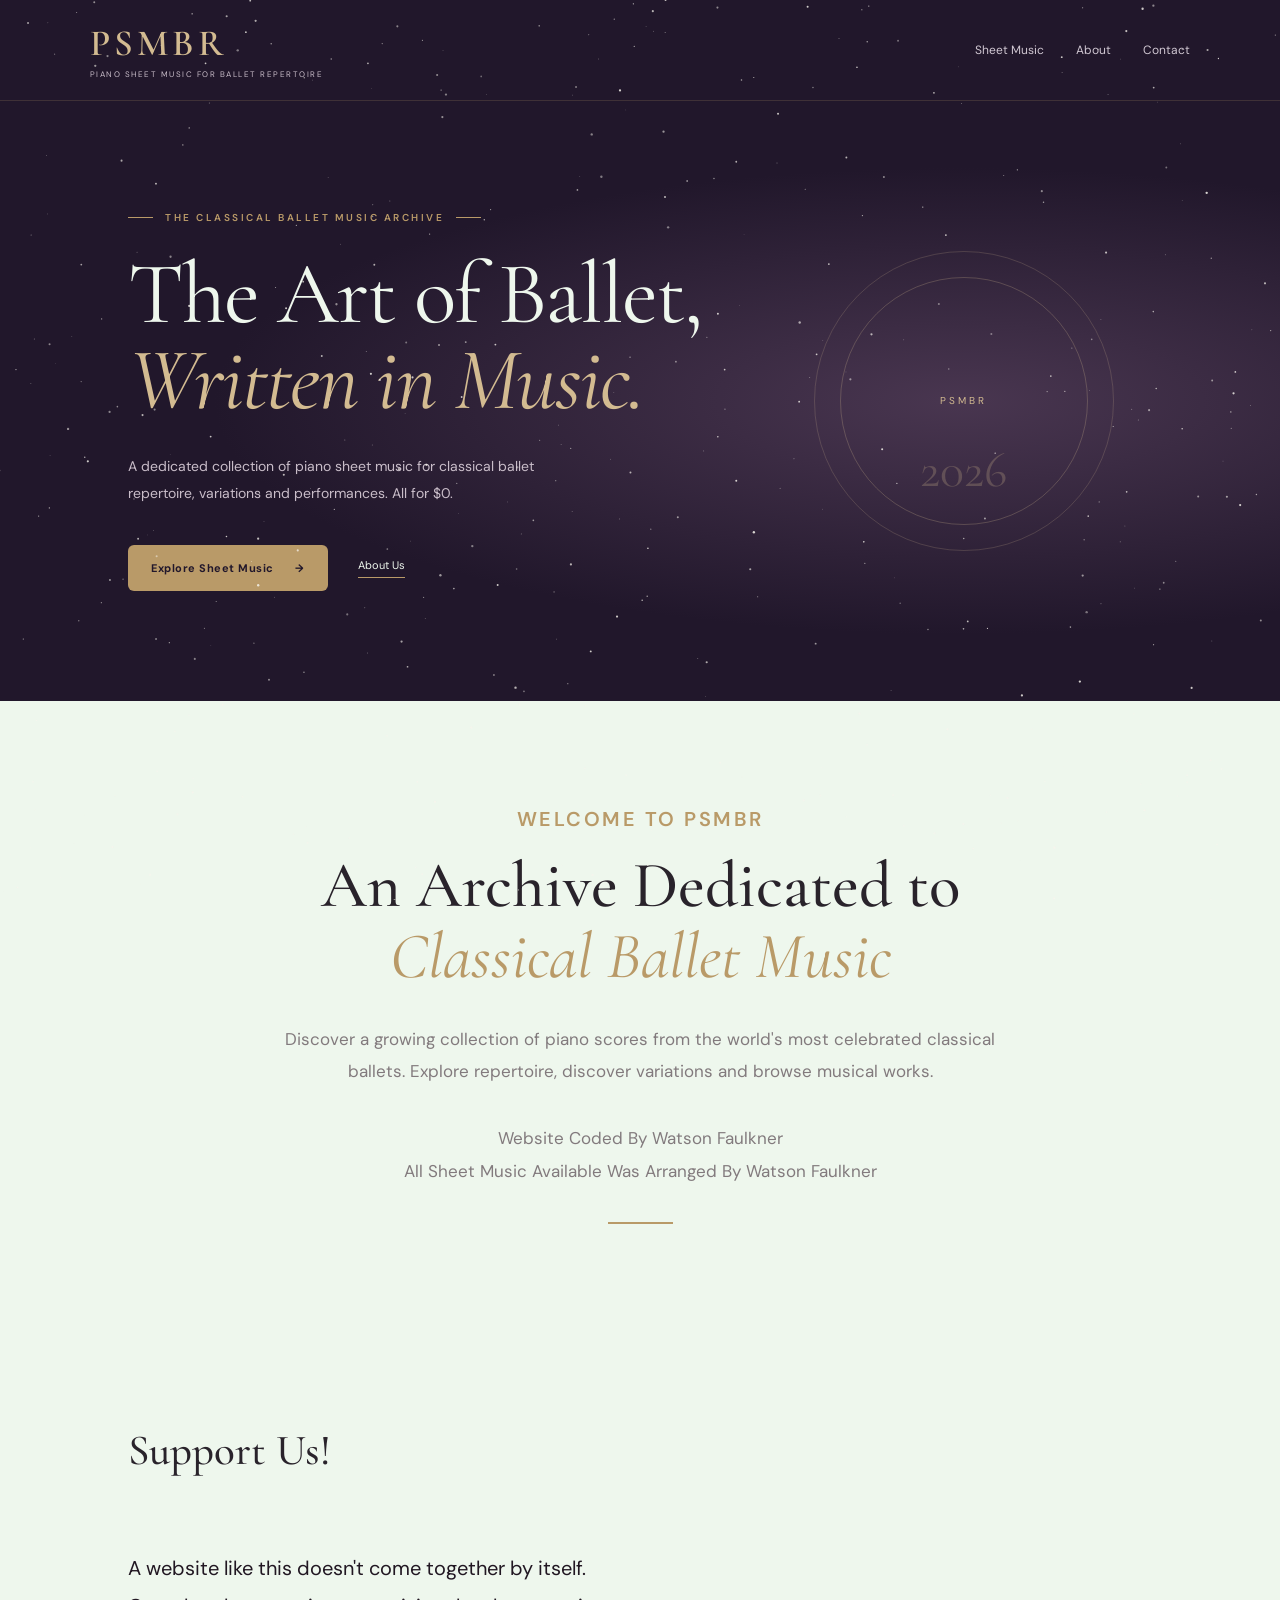
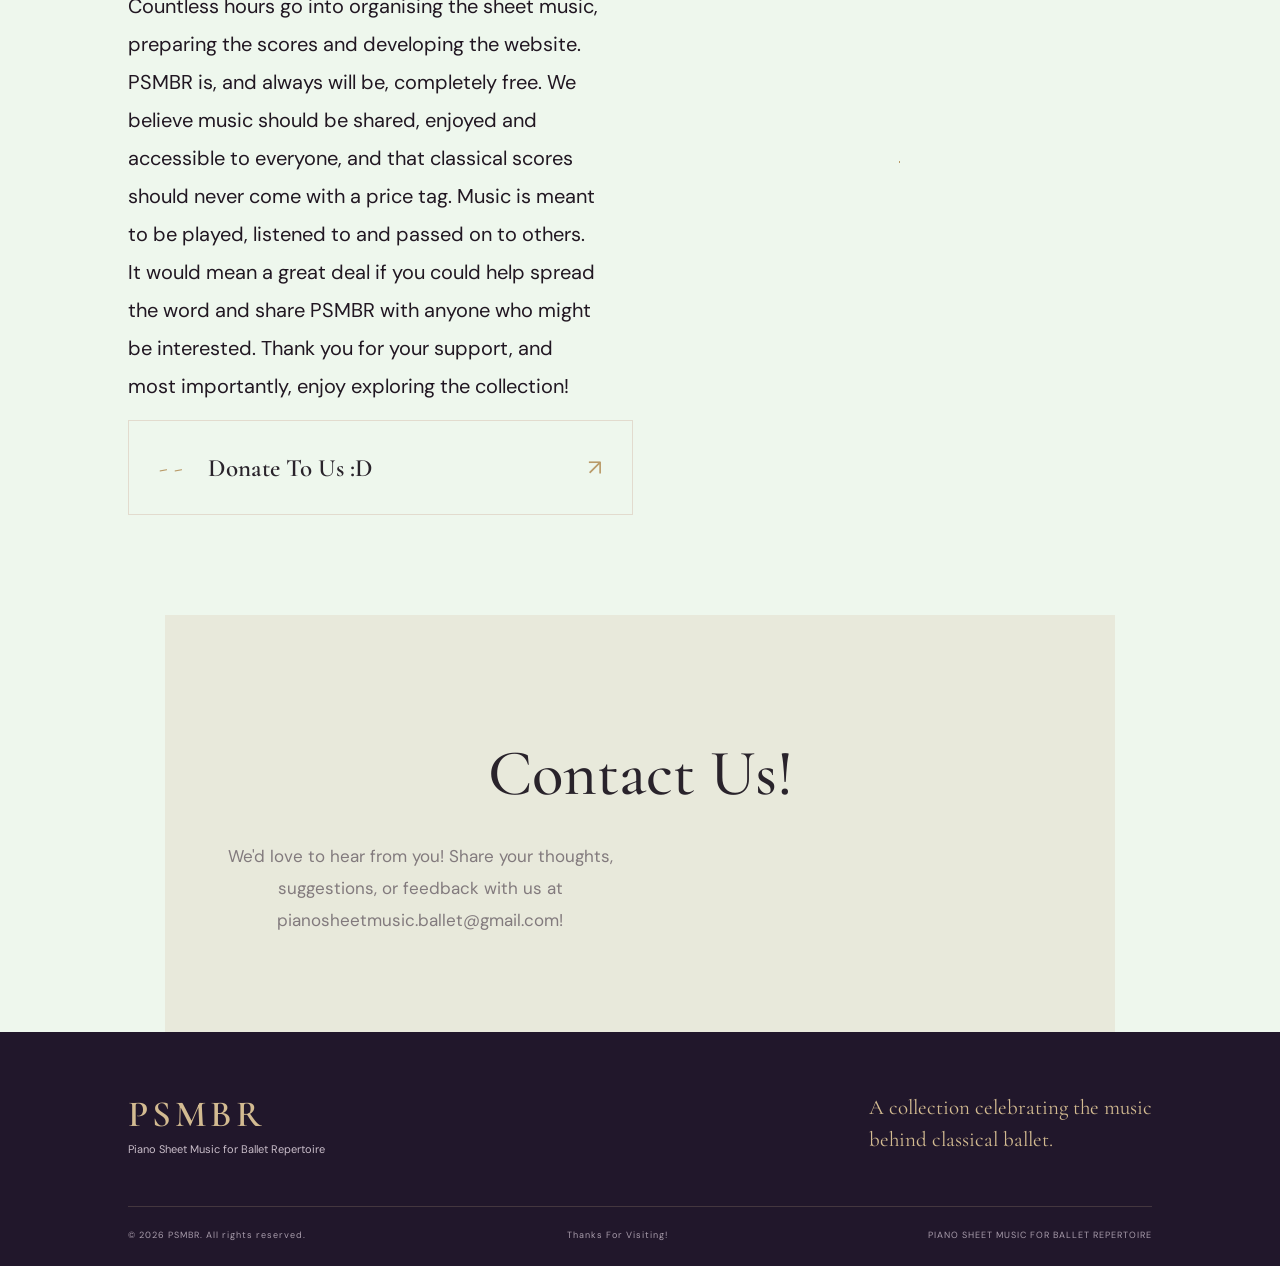
==== commit 82dea5ba: "Add meta description for SEO optimization" ====
--- a/index.html
+++ b/index.html
@@ -5,6 +5,7 @@
     <meta name="viewport" content="width=device-width, initial-scale=1.0">
 
     <title>PSMBR | Piano Sheet Music for Ballet Repertoire</title>
+    <meta name="description" content="PSMBR is an archive of free piano sheet music and classical repertoire scores arranged by Watson Faulkner.">
 
     <link rel="stylesheet" href="style.css">
 
--- a/style.css
+++ b/style.css
@@ -11,7 +11,7 @@
     --gold: #b99a68;
     --gold-light: #d3bb91;
 
-    --ivory: #f7f4ed;
+    --ivory: #eef7ed;
     --ivory-dark: #eee9df;
 
     --text-dark: #29232b;
@@ -304,7 +304,7 @@
 }
 
 .goldLONG-divider {
-    width: 165px;
+    width: 1px;
     height: 2px;
     background: var(--gold);
     margin: auto;
@@ -317,6 +317,20 @@
     margin: auto;
 }
 
+.goldNEWW-divider {
+    width: 190px;
+    height: 2px;
+    background: var(--gold);
+    margin: 0;
+}
+
+.goldNEWWW-divider {
+    width: 275px;
+    height: 2px;
+    background: var(--gold);
+    margin: 0;
+}
+
 
 /* ========================================
    SHEET MUSIC COLLECTION
@@ -638,55 +652,31 @@
 
 }
 
-/* Desktop positioning */
-@media (min-width: 769px) {
-    .goldLONG-divider {
-        transform: translate(-805px, 265px);
-    }
-}
-
-/* Desktop positioning */
-@media (min-width: 769px) {
-    .goldUNDER-divider {
-        transform: translate(-190px, -620px);
-    }
-}
-
-/* =========================================
-   PAGE TRANSITION
-========================================= */
-
-body {
-    opacity: 1;
-    transition: opacity 0.4s ease;
-}
-
-body.page-leaving {
-    opacity: 0;
-}
-
-/* Respect reduced motion preferences */
-
-@media (prefers-reduced-motion: reduce) {
-    body {
-        transition: none;
-    }
-}
-
-/* =========================================
-   PAGE FADE IN
-========================================= */
-
-@keyframes pageFadeIn {
-    from {
-        opacity: 0;
-    }
-
-    to {
-        opacity: 1;
-    }
-}
-
-body {
-    animation: pageFadeIn 0.5s ease-in-out both;
-}
+/* CONTACT US - MATCH INTRODUCTION WIDTH */
+
+#categorie {
+    width: 100%;
+    max-width: 950px;
+    margin-left: auto;
+    margin-right: auto;
+    padding: 105px 20px 85px;
+}
+
+#categorie .watson-description {
+    max-width: 470px;
+    margin: 30px 0 10px;
+}
+
+#categorie .goldNEWW-divider,
+#categorie .goldNEWWW-divider {
+    display: block;
+    margin-left: 0;
+    margin-right: 0;
+    transform: none;
+}
+
+/* Contact Us Background */
+
+#categorie {
+    background-color: #e8e9db;
+}
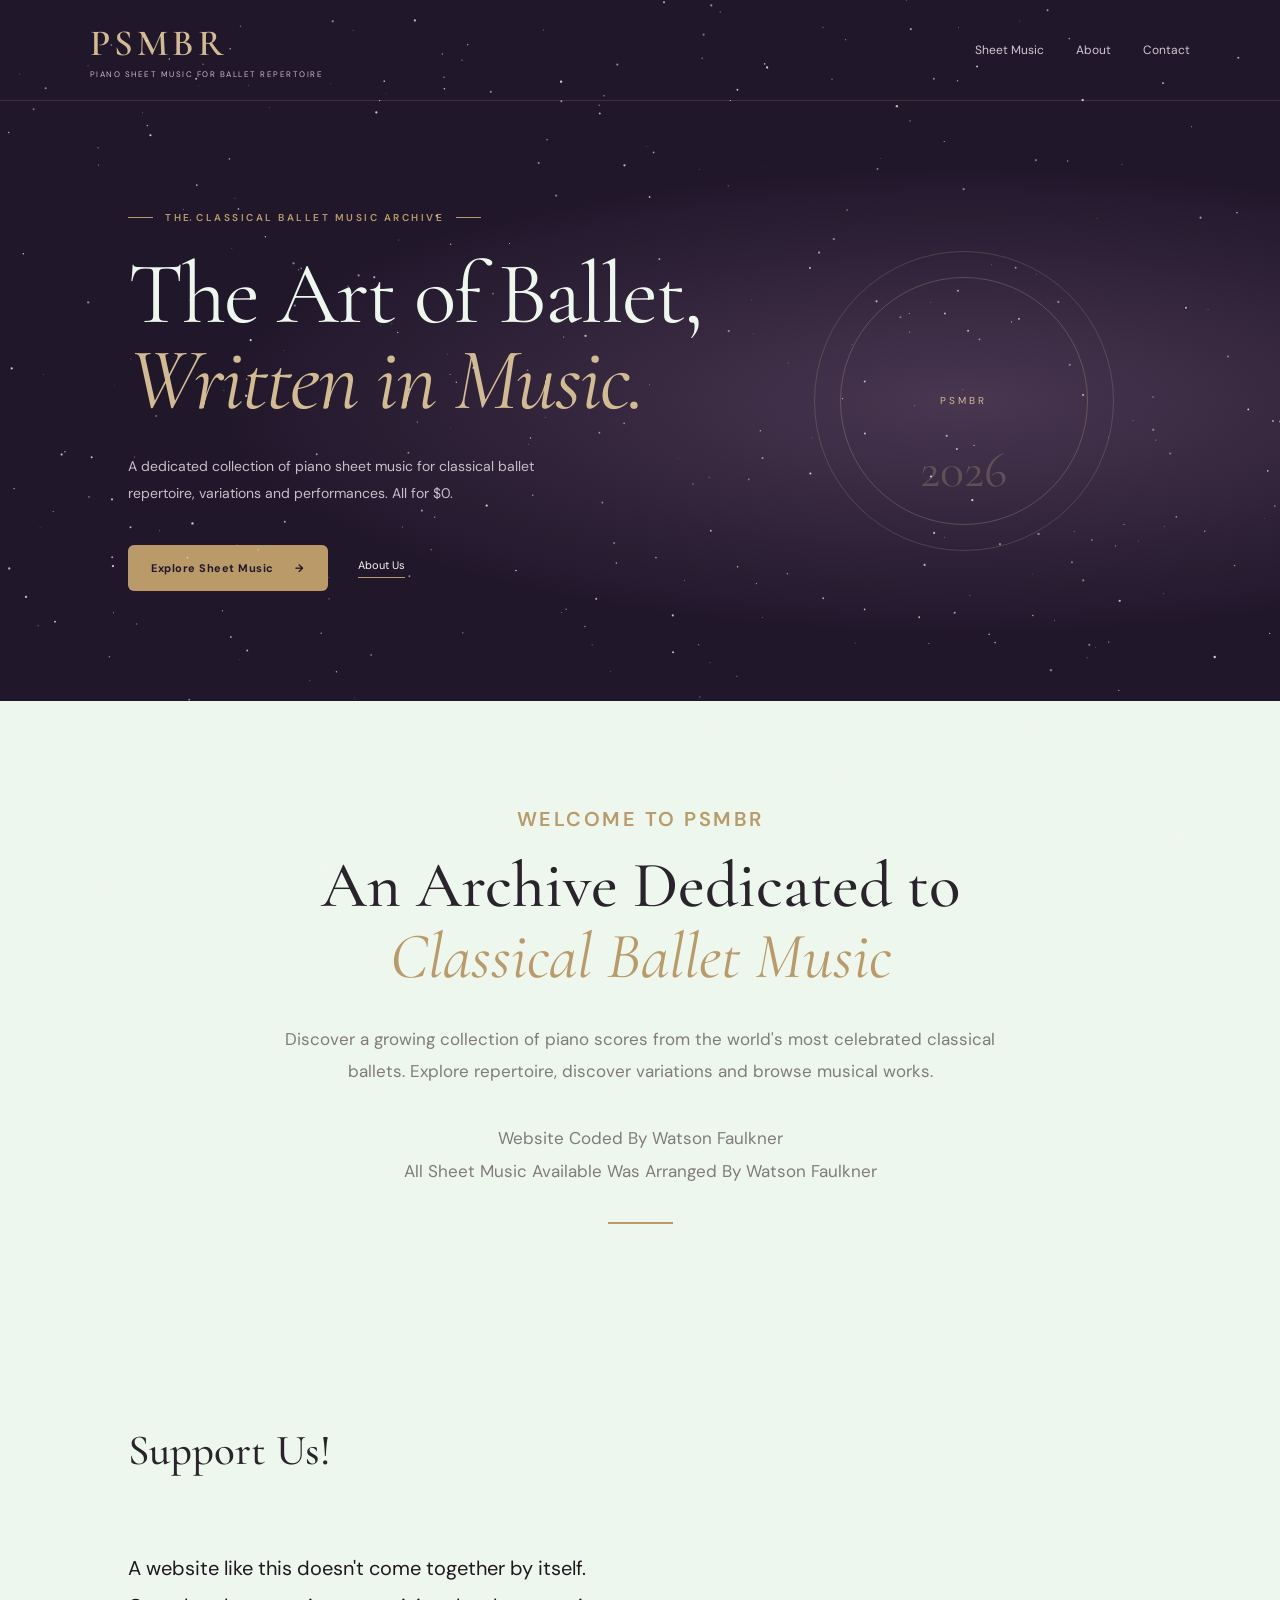
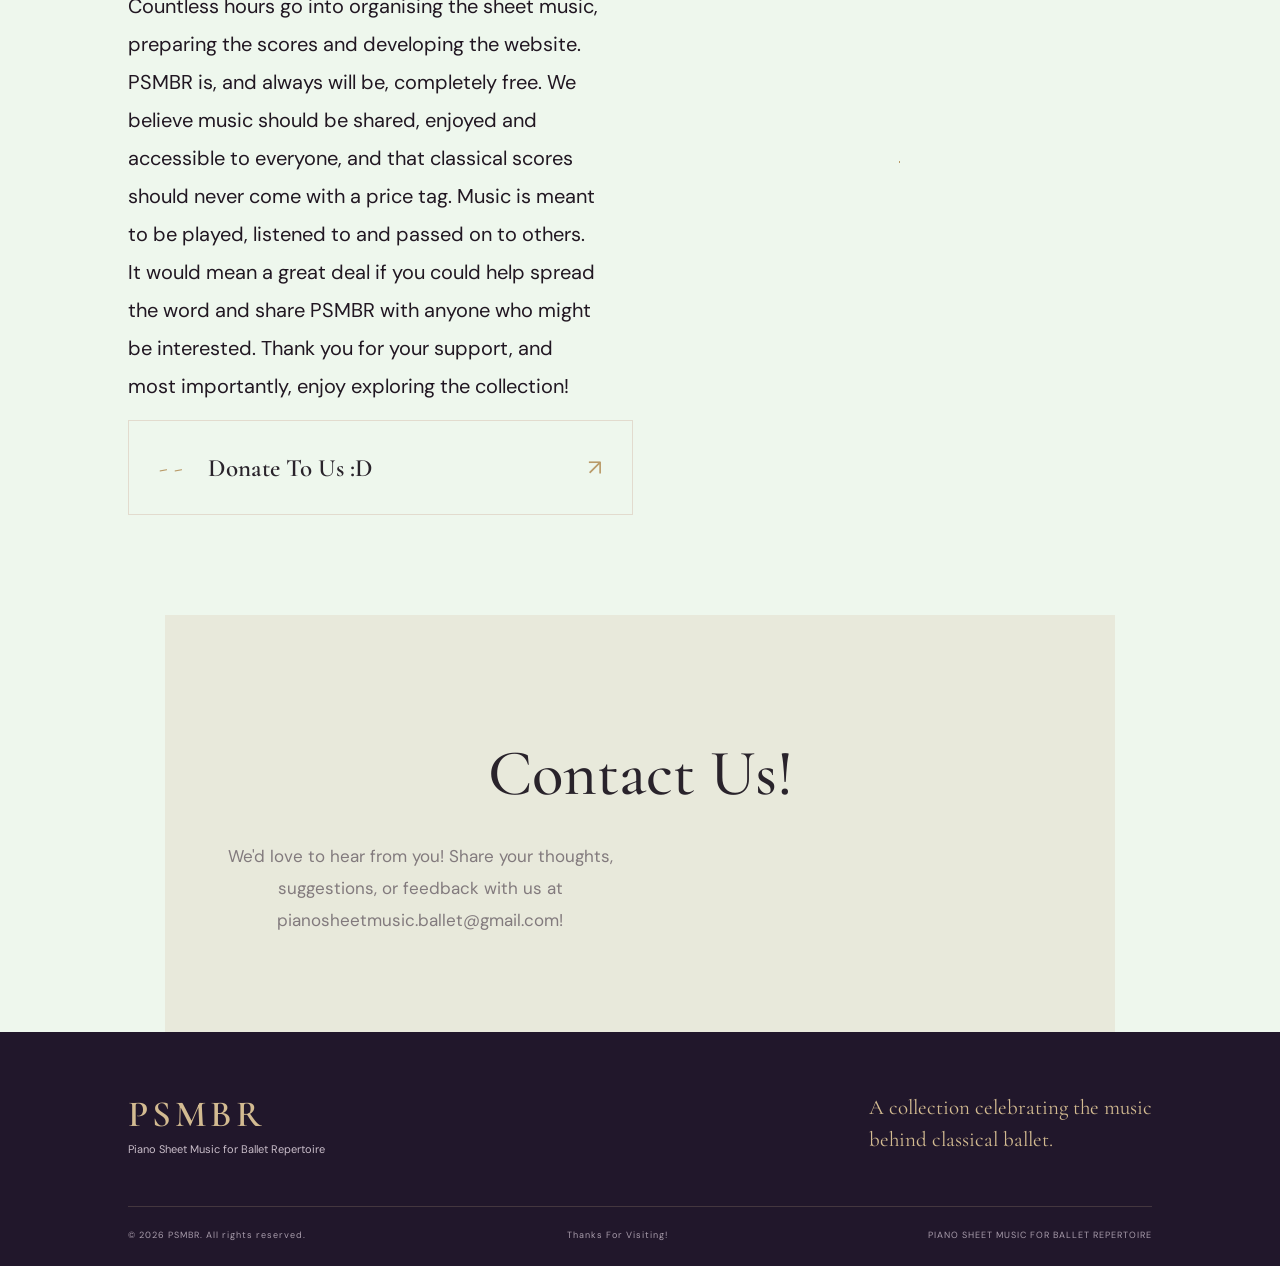
==== commit 8f19d1e0: "Add favicon link to index.html" ====
--- a/index.html
+++ b/index.html
@@ -6,6 +6,7 @@
 
     <title>PSMBR | Piano Sheet Music for Ballet Repertoire</title>
     <meta name="description" content="PSMBR is an archive of free piano sheet music and classical repertoire scores arranged by Watson Faulkner.">
+    <link rel="icon" type="image/png" href="./NEW-Image.png">
 
     <link rel="stylesheet" href="style.css">
 
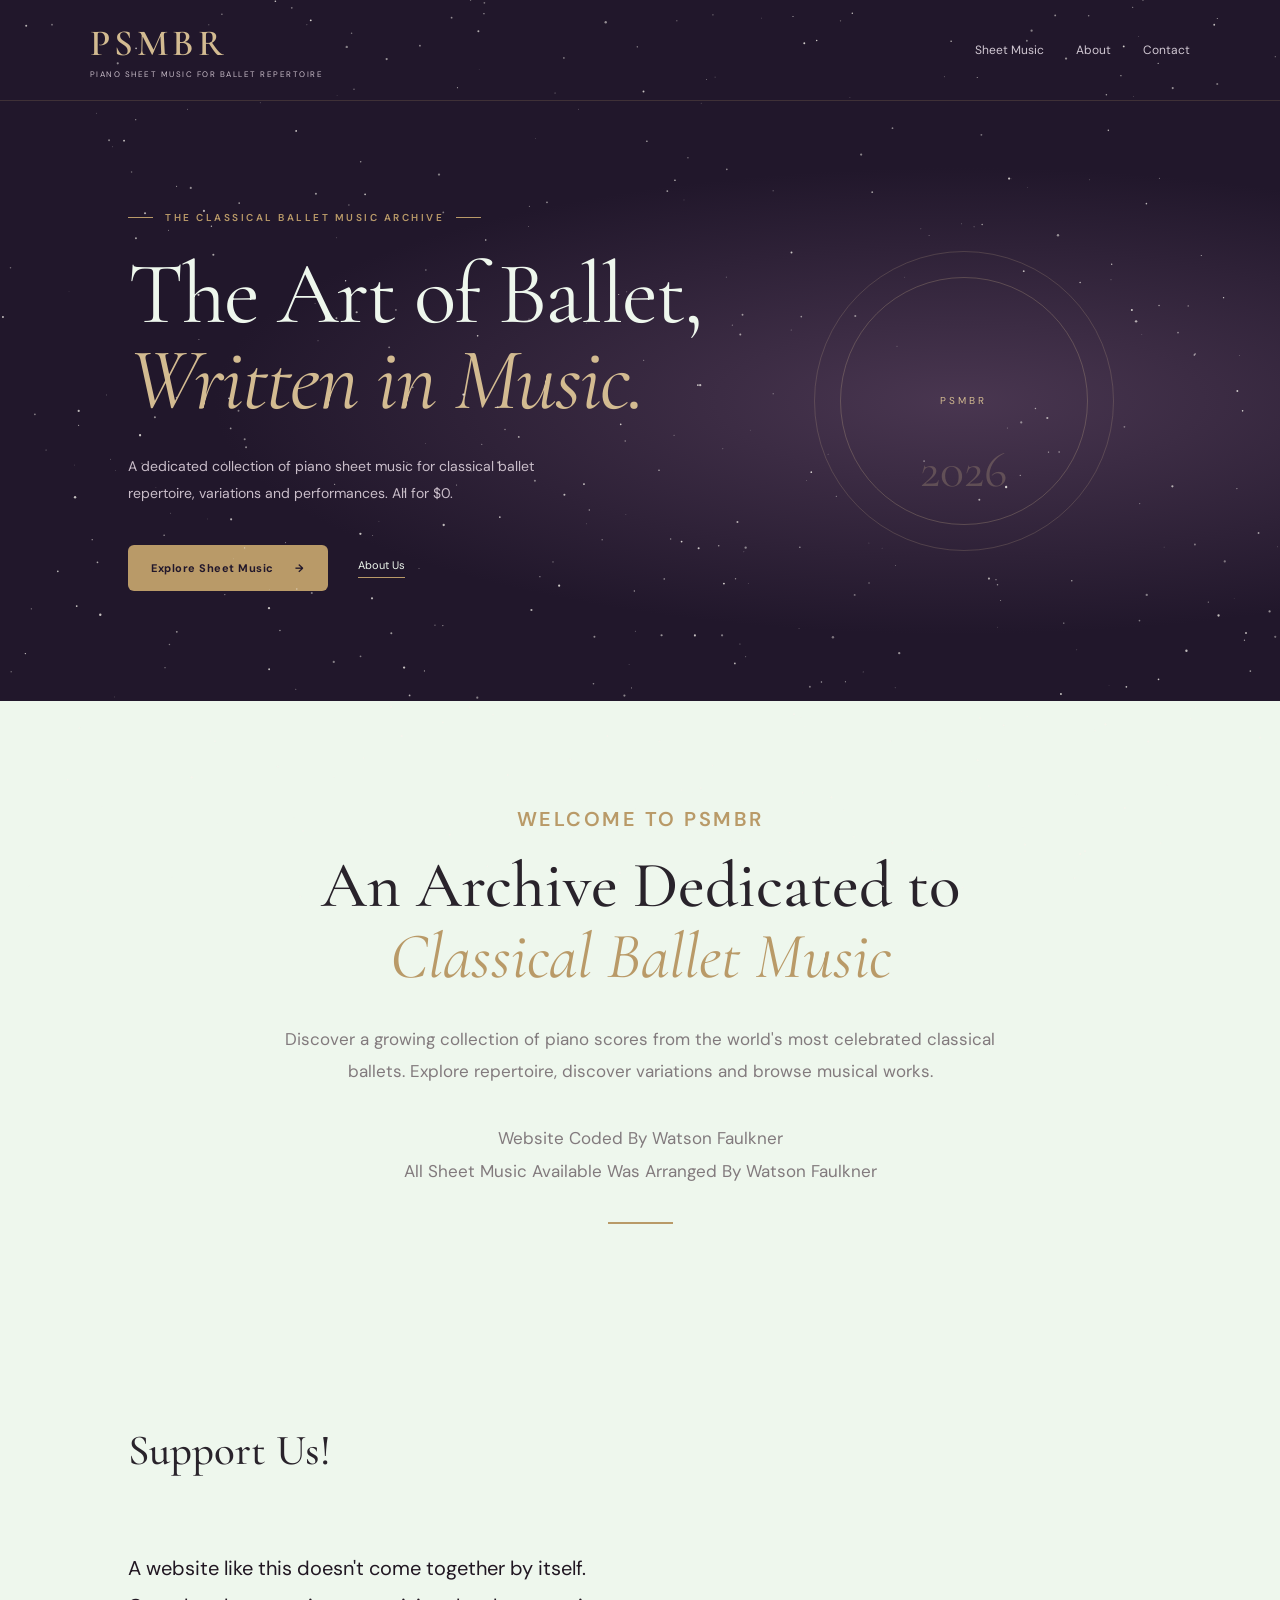
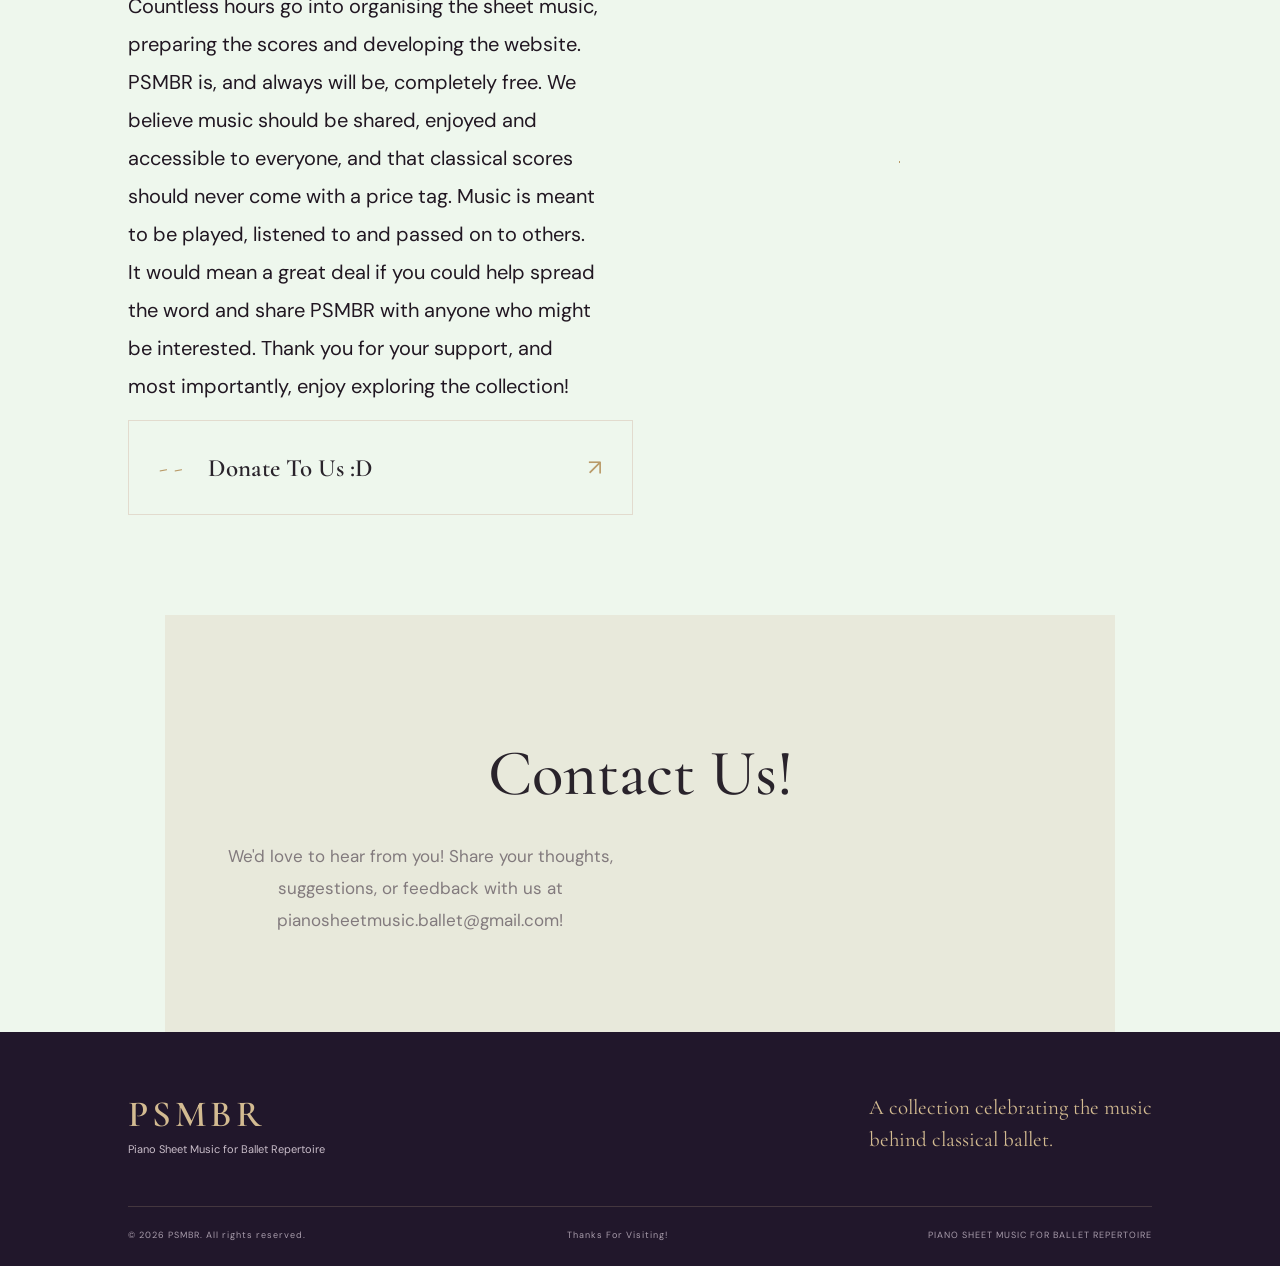
==== commit c43c2067: "Remove favicon link from index.html Removed the favicon link from the HTML head." ====
--- a/index.html
+++ b/index.html
@@ -6,7 +6,6 @@
 
     <title>PSMBR | Piano Sheet Music for Ballet Repertoire</title>
     <meta name="description" content="PSMBR is an archive of free piano sheet music and classical repertoire scores arranged by Watson Faulkner.">
-    <link rel="icon" type="image/png" href="./NEW-Image.png">
 
     <link rel="stylesheet" href="style.css">
 
